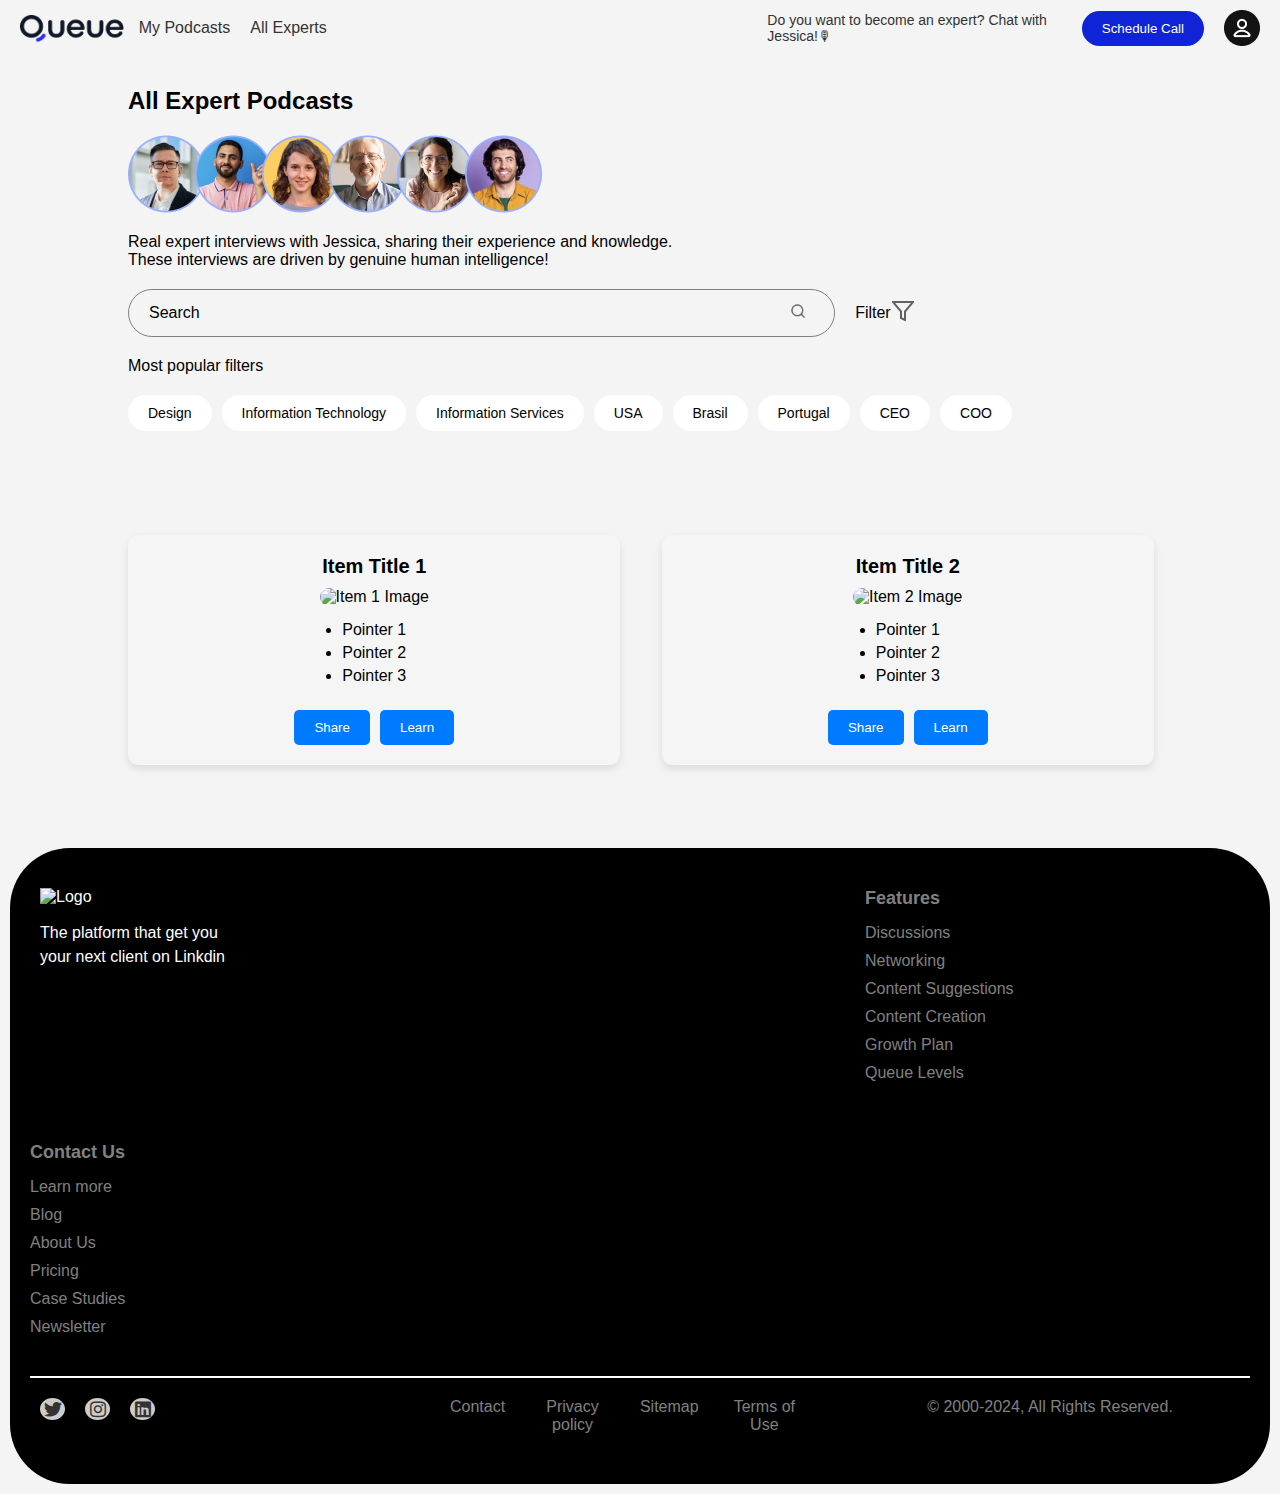
==== second Page/index.html @ 7574429a "second page" ====
<!DOCTYPE html>
<html lang="en">
<head>
    <meta charset="UTF-8">
    <meta name="viewport" content="width=device-width, initial-scale=1.0">
    <title>Navbar with Logo and Buttons</title>
    <link rel="stylesheet" href="styles.css">
    <link rel="stylesheet" href="swiper-bundle.min.css">
    <link href="https://cdnjs.cloudflare.com/ajax/libs/font-awesome/5.15.4/css/all.min.css" rel="stylesheet">
</head>
<body>

     <!-- Navbar -->
    <nav class="navbar">

        <div class="nav-top">
            <img src="img/logo.png" alt="Logo" class="logo">
            <span class="nav-item">My Podcasts</span>
            <span class="nav-item">All Experts</span>
            <img src="img/profile.png" alt="Profile" class="profile-icon-mob">

        </div>
        <div class="nav-middle">
                <span class="ChatExpert">Do you want to become an expert?<span class="chathighlight"> Chat with Jessica!🎙</span></span>
        </div>

        <div class="nav-bottom">
            <span class="ChatExpert">Do you want to become an expert?<span class="chathighlight"> Chat  with <br> Jessica!🎙</span></span>
            <button class="schedule-btn">Schedule Call</button>
            <img src="img/profile.png" alt="Profile" class="profile-icon">
        </div>
        
    </nav>

    <!-- Navbar -->

    <div class="container">
        <div class="title">All Expert Podcasts</div>
        <div class="images-group">
            <img src="img/group1.png" alt="Expert 1">
            <img src="img/group2.png" alt="Expert 2">
            <img src="img/group3.png" alt="Expert 3">
            <img src="img/group4.png" alt="Expert 4">
            <img src="img/group5.png" alt="Expert 5">
            <img src="img/group6.png" alt="Expert 6">
        </div>
        <div class="description">
            Real expert interviews with Jessica, sharing their experience and knowledge. <br>
            These interviews are driven by genuine human intelligence!
        </div>

        <div class = "search">
            <button class="search-button">
                Search
                <span class="icon"><img src="img/search.png" alt="Search Icon"></span>
            </button>
            <filter class="filter-button">
                Filter
                <span class="filter-icon"><img src="img/filter.png" alt="Filter Icon"></span>
            </filter>
        </div>

        <div class = "Filter-section">
            <div class="description">
                Most popular filters       
            </div>
            <div class="filter_button">
                <button>Design</button>
                <button>Information Technology</button>
                <button>Information Services</button>
                <button>USA</button>
                <button>Brasil</button>
                <button>Portugal</button>
                <button>CEO</button>
                <button>COO</button>
            </div>
        </div>
    </div>

    <div class="flashCard-container">
        <div class="flashCard-item">
            <h2>Item Title 1</h2>
            <img src="image1.jpg" alt="Item 1 Image">
            <ul class="pointers">
                <li>Pointer 1</li>
                <li>Pointer 2</li>
                <li>Pointer 3</li>
            </ul>
            <div class="buttons">
                <button>Share</button>
                <button>Learn</button>
            </div>
        </div>
        <div class="flashCard-item">
            <h2>Item Title 2</h2>
            <img src="image2.jpg" alt="Item 2 Image">
            <ul class="pointers">
                <li>Pointer 1</li>
                <li>Pointer 2</li>
                <li>Pointer 3</li>
            </ul>
            <div class="buttons">
                <button>Share</button>
                <button>Learn</button>
            </div>
        </div>
    </div>


    
     <!-- Footer -->
<footer>
    <div class="footer-container">
        <!-- Column 1: About -->
        <div class="footer-column">
            <img src="img/fotterLogo.png" alt="Logo" class="logo-img">
            <p class="pragLogo">The platform that get you <br> your next client on Linkdin </p>
        </div>

        <!-- Column 2: Quick Links -->
        <div class="footer-column">
            <h3>Features</h3>
            <ul>
                <li><a href="#">Discussions</a></li>
                <li><a href="#">Networking</a></li>
                <li><a href="#">Content Suggestions</a></li>
                <li><a href="#">Content Creation</a></li>
                <li><a href="#">Growth Plan</a></li>
                <li><a href="#">Queue Levels</a></li>
            </ul>
        </div>

        <!-- Column 3: Contact Info -->
        <div class="footer-column">
            <h3>Contact Us</h3>
            <ul>
                <li><a href="#">Learn more</a></li>
                <li><a href="#">Blog</a></li>
                <li><a href="#">About Us</a></li>
                <li><a href="#">Pricing</a></li>
                <li><a href="#">Case Studies</a></li>
                <li><a href="#">Newsletter</a></li>
            </ul>

            <!-- Social Media Icons -->
            
        </div>
    </div>

    <!-- Underline Above Footer Bottom -->
    <div class="footer-underline"></div>

    <!-- Footer Bottom Section -->
    <div class="footer-bottom">
        <div class="footer-bottom-container">
            <!-- Social Media Column -->
            <div class="footer-bottom-column">
                <ul>
                <li><a href="https://twitter.com" target="_blank"><i class="fab fa-twitter"></i> </a></li>
                <li><a href="https://instagram.com" target="_blank"><i class="fab fa-instagram"></i> </a></li>
                <li><a href="https://linkedin.com" target="_blank"><i class="fab fa-linkedin"></i> </a></li>
                </ul>
            </div>

            <!-- Links Column -->
            <div class="footer-bottom-column">
                <ul>
                    <li><a href="#">Contact</a></li>
                    <li><a href="#">Privacy policy</a></li>
                    <li><a href="#">Sitemap</a></li>
                    <li><a href="#">Terms of Use</a></li>
                </ul>
            </div>

            <!-- Copyright Column -->
            <div class="footer-bottom-column">
                &copy; 2000-2024, All Rights Reserved.
            </div>
        </div>
    </div>
</footer>


     <script src="swiper-bundle.min.js"></script>
    <script src="script.js"></script>
    
</body>
</html>
---- second Page/styles.css ----
* {
    margin: 0;
    padding: 0;
    box-sizing: border-box;
}

body {
    font-family: Arial, sans-serif;
    background-color: #f4f4f4;
}

.navbar {
    display: flex;
    flex-direction: row;
    justify-content: space-between;
    align-items: center;
    background-color: #ffffff;
    padding: 10px 20px;
    background: transparent;
}

.schedule-btn-MOB{
    display: none;
}

.nav-top, .nav-middle, .nav-bottom {
    width: 100%;
    display: flex;
    justify-content: space-between;
    align-items: center;
  }

.nav-top{
    justify-content: flex-start;
}
  

  .nav-bottom {
    justify-content: flex-end; /* Aligns .nav-bottom to the right side */
  }

  .nav-middle{
    display: none;
  }

.Secswip{
    font-size: 12px;
    color: gray;
}

.time-DurationSwip{
    text-align:right
}
.nav-left {
    display: flex;
    align-items: center;
}

.nav-right {
    margin-left:15px;
    display: flex;
    align-items: center;
}

.logo {
    height: 27px;
    margin-right: 15px;
}

.nav-item {
    margin-right: 20px;
    font-size: 16px;
    color: #333;
    cursor: pointer;
}

.ChatExpert {
    padding-right: 35px;
    font-size: 14px;
    color: #333;
    margin-left: 10px;
}

.nav-item:hover {
    color: #007bff;
}



.profile-icon-mob{
    display: none;
}


/* Main Container Styles */
.container {
    justify-self: left;
    padding: 31px 126px 73px 128px;
}
.title {
    font-size: 24px;
    font-weight: bold;
    margin-bottom: 20px;
}
.images-group {
    display: flex;
    justify-content: left;
    gap: 10px;
    flex-wrap: inherit;
}
.images-group img {
    max-width: 100px;
        height: auto;
        position: relative;
        margin-left: -20px;
}

.images-group img:first-child {
    margin-left: 0; /* No overlap for the first image */
}

.description {
    font-size: 16px;
    margin-top: 20px;
}

.search{
    display: flex;
}

.search-button {
    width: 80%;
    display: flex;
    align-items: center;
    justify-content: space-between;
    padding: 10px 20px;
    border: 1px solid gray;
    background-color: transparent;
    color: #000;
    font-size: 16px;
    cursor: pointer;
    border-radius: 30px;
    margin-top: 20px;
}
.search-button .icon {
    margin-right: 8px;
}
.search-button .filter-icon {
    margin-left: 8px;
}
.search-button img {
    width: 16px;
    height: 16px;
}

.filter-button {
    display: flex;
    align-items: center;
    justify-content: space-between;
    padding: 10px 20px;
    background-color: transparent;
    color: #000;
    font-size: 16px;
    cursor: pointer;
    border-radius: 5px;
    margin-top: 20px;
}
.filter-button .icon {
    margin-right: 8px;
}

.search-button img {
    width: 16px;
    height: 16px;
}

.filter_button {
    display: flex;
    flex-wrap: wrap;
    gap: 10px;
    margin-top: 20px;
}
.filter_button button {
    border: none;
    padding: 10px 20px;
    background-color: #FFFFFF;
    font-size: 14px;
    cursor: pointer;
    border-radius: 20px;
}
.filter_button button:hover {
    background-color: #000;
    color: #fff;
}

footer {
    border-radius: 60px;
    margin: 10px;
    background-color: #000000;
    color: #fff;
    padding: 40px 20px;
}

/* Footer Content */
.footer-container {
    display: flex;
    justify-content: space-between;
    flex-wrap: wrap;
    gap: 50px; /* Increased gap between columns */
}

/* Decrease the gap between Column 2 and Column 3 */
.footer-column:nth-child(2) {
    margin-left: 400px;/* Adjust this value to decrease the gap */
}

.footer-column:nth-child(3) {
    margin-right: 250px; /* Optional: You can set this to ensure no additional gap */
}

/* Footer Columns */
.footer-column {
    flex: 1;
    min-width: 200px;
}

/* Footer Column Titles */
.footer-column h3 {
    color: gray;
    font-size: 18px;
    
    margin-bottom: 15px;
    font-weight: 600;
}



/* Footer Links */
.footer-column ul {
    list-style-type: none;
    padding: 0;
}

.footer-column ul li {
    margin-bottom: 10px;
}

.footer-column ul li a {
    color: gray;
    text-decoration: none;
    transition: color 0.3s;
}



/* Social Media Icons */
.footer-column .social-icons {
    margin-top: 20px;
    display: flex;
    gap: 20px;
}

.footer-column .social-icons a {
    color: #fff;
    font-size: 24px;
    transition: color 0.3s;
}

/* Underline Above Footer Bottom */
.footer-underline {
    width: 100%;
    height: 2px;
    background-color: #fff;
    margin-top: 30px;
}

/* Footer Bottom Section */
.footer-bottom {
    background-color: #000000;
    padding: 10px;
    margin-top: 10px;
}

.footer-bottom-container {
    display: flex;
    justify-content: space-between;
    flex-wrap: wrap;
    text-align: center;
    gap: 30px;
}

/* Footer Bottom Columns */
.footer-bottom-column {
    color: gray;
    flex: 1;
    min-width: 200px;
}

.footer-bottom-column ul {
    display: flex;
    list-style-type: none;
    padding: 0;
}

.footer-bottom-column ul li {
    padding-right: 20px;
    margin-bottom: 0px;

}

.logo-img{
    margin-bottom: 15px;
    margin-left: 10px;
}

.pragLogo{
    margin-left: 10px;
    line-height: 1.5;
}

.footer-bottom-column ul li a {
    color: gray;
    text-decoration: none;
    transition: color 0.3s;
}

.footer-bottom-column li a :nth-child(1){
    text-decoration: none;
    display: inline-block;
    background-color: #ccc; /* Gray background for the circular effect */
    color: #333; /* Text color */
    padding: 1px; /* Padding inside the circle */
    width: 25px; /* Fixed width for the circle */
    height: 22px; /* Fixed height for the circle */
    border-radius: 50%; /* Makes the background circular */
    text-align: center; /* Centers the text/icon horizontally */
    line-height: 20px; /* Centers the text/icon vertically */
    font-size: 18px; /* Font size for text */
    transition: background-color 0.3s ease; /* Smooth transition on hover */
}

.ChatExpert {
    font-size: 14px;
    color: #333;
    margin-left: 10px;
}

.schedule-btn {
    background-color: #0E24D6;
    color: white;
    padding: 10px 20px;
    border: none;
    border-radius: 30px;
    cursor: pointer;
    margin-right: 20px;
}


.flashCard-container {
    display: flex;
    justify-content: space-between;
    padding: 31px 126px 73px 128px;
}
.flashCard-item {
    width: 48%;
    background-color: #f5f5f5;
    padding: 20px;
    border-radius: 10px;
    box-shadow: 0 4px 8px rgba(0, 0, 0, 0.1);
    display: flex;
    flex-direction: column;
    align-items: center;
    text-align: center;
}
.flashCard-item img {
    max-width: 100%;
    border-radius: 10px;
    margin-bottom: 15px;
}
.flashCard-item h2 {
    font-size: 20px;
    margin-bottom: 10px;
}
.flashCard-item .pointers {
    margin-bottom: 20px;
}
.flashCard-item .pointers li {
    margin-bottom: 5px;
    list-style-type: disc;
    text-align: left;
}
.flashCard-item .buttons {
    display: flex;
    gap: 10px;
}
.flashCard-item .buttons button {
    padding: 10px 20px;
    border: none;
    background-color: #007bff;
    color: white;
    border-radius: 5px;
    cursor: pointer;
    transition: background-color 0.3s;
}
.flashCard-item .buttons button:hover {
    background-color: #0056b3;
}




@media screen and (max-width: 768px) {

    * {
        margin: 0;
        padding: 0;
        box-sizing: border-box;
    }

    body {
        font-family: Arial, sans-serif;
        background-color: #f4f4f4;
    }

    br {
        display: none;
    }

    .navbar {
        flex-direction: column; 
        align-items: flex-start;
    }

    .nav-top, .nav-bottom {
         /* Bring nav-top and nav-bottom together */
        flex-direction: row;
        justify-content: space-between;
        width: 100%;
      }

    .nav-left {
        margin-left: 15px;
        margin-bottom: 10px;
    }
    
    .nav-middle {
        justify-content: center !important;
        height: 40px;
        background-color: #F5CACA;
        display: flex;
        text-align: left;
        order: 2; /* Place nav-middle in a separate row */
        width: 100%;
        margin-top: 10px; /* Optional: Add some spacing if needed */
        border-radius: 20px;
      }

    .nav-right {
        width: 100%;
        justify-content: space-between;
    }


    .nav-bottom{
        display: none;
    }



    .button-group{
        width: 100%;
        gap: 10px;
        flex-direction: row-reverse;
    }

    .profile-title{
        text-align: center;
    }



    .outlined-btn{
        width: 100%;
        font-size: 13px;
        margin-right: 5px;
    }

    .filled-btn{
        width: 100%;
        align-items: center;
        font-size: 12px;
        margin-right: 5px;
    }

    .Sec{
        margin-right: 20px;
        text-align: right;
    }

    .progress-barMiddle{
        width: 90%;
        margin-right: 15px;
    }
    

    .filled-btnCall{
        width: 90%;
        margin-left: 5%;
        padding: 10px;
    }

    .big-image{
        margin-left: 18px;
        margin-top: 17px;
        width: 84%;
    }

    .profile-image-container{
        width: 80%; /* Example: Set width to 80% for tablets */
        margin: 0 auto;
    }

    .profile-details {
        width: 90%; /* Adjust width for tablets */
    }

    .nav-item {
        margin-right: 10px;
        font-size: 14px;
    }

    /* .profile-icon{
        display: none;
    } */

    .profile-icon-mob{
        margin-left: 14px;
        display: block;
    }

    .nav-item{
        flex-direction: row-reverse;
    }

    /* Move "My Podcasts" to the second position */
  .nav-left .nav-item:nth-child(2) {
    order: 2;
  }

  /* Move "All Experts" to the first position */
  .nav-left .nav-item:nth-child(3) {
    order: 1;
  }

  .nav-left .profile-icon-mob {
    order: 3;
  }


  .time-Duration {
    width: 100%;
}

.schedule-btn-MOB {
    display: block;
    background-color: #007bff;
    color: white;
    padding: 10px 20px;
    border: none;
    border-radius: 30px;
    cursor: pointer;
    margin-right: 20px;
}

.filter_button {
    gap: 5px;
}
.filter_button button {
    padding: 8px 15px;
    font-size: 12px;
}

.schedule-btn-MOB:hover {
    background-color: #0056b3;
}

    .AboutSocial{
        display: none;
    }

    .chathighlight{
        color: #0E24D6;
    }

    

    .container {
        padding: 20px;
    }

    .images-group{
        display: inline-table;
        justify-content: center;
    }

    .images-group img {
        justify-content: center;
        max-width: 55px;
    }
    .description {
        font-size: 14px;
        margin-top: 15px;
    }



    .title {
        text-align: center;
        font-size: 27px;
        font-weight: bold;
        margin-bottom: 20px;
    }


    
    .right-side {
        padding: 20px;
    }

    .profile-container {
        flex-direction: column;
        padding: 0;
    }

    .profile-image {
        margin-bottom: 20px;
        width: 200px;
        height: 200px;
    }

    .footer-container {
        flex-direction: column;
        align-items: center;
    }

    .footer-column {
        min-width: 100%;
        text-align: center;
    }

    .footer-bottom-container {
        flex-direction: column;
        align-items: center;
    }

    .footer-bottom-column {
        min-width: 100%;
        text-align: center;
    }

    footer {
        border-radius: 30px;
        margin: 5px;
        padding: 20px 10px;
    }

    /* Footer Container */
    .footer-container {
        flex-direction: column;
        gap: 30px; /* Reduced gap for smaller screens */
    }

    /* Adjust column spacing and alignment */
    .footer-column {
        min-width: 100%; /* Full width columns for mobile view */
        text-align: center; /* Center text on mobile */
    }

    /* Remove extra margins between columns */
    .footer-column:nth-child(2),
    .footer-column:nth-child(3) {
        margin: 0;
    }

    /* Footer Links */
    .footer-column ul {
        padding: 0;
        text-align: center;
    }

    .footer-column ul li {
        margin-bottom: 10px; /* Maintain spacing between items */
    }

    .footer-column ul li a {
        color: gray;
        text-decoration: none;
        transition: color 0.3s;
        display: inline-block;
        margin: 0 auto;
    }

    /* Social Media Icons */
    .footer-column .social-icons {
        justify-content: center; /* Center icons on mobile */
        gap: 15px; /* Reduce gap between icons */
    }

    /* Footer Bottom Container */
    .footer-bottom-container {
        flex-direction: column; /* Stack footer bottom content vertically */
        align-items: center; /* Center content */
        gap: 20px; /* Reduced gap */
    }

    /* Footer Bottom Columns */
    .footer-bottom-column {
        min-width: 100%; /* Full width for each column */
        text-align: center; /* Center text */
        margin-bottom: 15px; /* Add some space between columns */
    }

    .footer-bottom-column ul {
        justify-content: center; /* Center items */
        flex-direction: row; /* Stack items vertically */
    }

    .footer-bottom-column ul li {
        margin-bottom: 10px; /* Maintain spacing between items */
        padding-right: 0;
    }

    /* Adjust logo and paragraph alignment */
    .logo-img,
    .pragLogo {
        margin: 0 auto;
        text-align: center;
    }

    /* Smaller circular icons */
    .footer-bottom-column ul li a:nth-child(1) {
        padding: 5px; /* Smaller padding for the circular effect */
        width: 40px; /* Adjust width for smaller screens */
        height: 40px; /* Adjust height for smaller screens */
        font-size: 16px; /* Adjust font size for smaller screens */
        line-height: 40px; /* Center content */
    }

    .cart-item {
        width: 90%; /* Make the cart items take up more space on mobile */
        height: auto; /* Allow height to adjust based on content */
        padding: 15px; /* Adjust padding for mobile */
        margin: 20px auto; /* Center the items with margin */
        box-shadow: 0 2px 5px rgba(0, 0, 0, 0.1); /* Adjust shadow for a softer effect */
    }

    .cart-icons {
        top: 5px; /* Adjust positioning for mobile */
        right: 5px;
        gap: 8px; /* Reduce gap between icons */
    }

    .like-icon, .dislike-icon {
        font-size: 1.2rem; /* Reduce icon size */
    }

    .profile-img {
        width: 80px; /* Reduce image size for mobile */
        height: 80px;
        border-width: 4px; /* Adjust border width */
    }

    

    

    

    .swiper-button-prev,
    .swiper-button-next {
        font-size: 2rem; /* Decrease button size for mobile */
        display: block; /* Make navigation buttons visible on mobile */
    }

    .swiper-pagination-bullet {
        width: 10px; /* Decrease bullet size */
        height: 10px;
    }

    .flashCard-container {
        flex-direction: column;
        align-items: center;
    }
    .flashCard-item {
        width: 100%;
        margin-bottom: 20px;
    }

   


}



.like-icon, .dislike-icon {
    font-size: 1.5rem;
    cursor: pointer;
    color: #555;
    transition: color 0.3s ease;
}

.like-icon:hover {
    color: green;
}

.dislike-icon:hover {
    color: red;
}

.cart-image {
    display: flex;
    justify-content: center;
    align-items: center;
    margin-bottom: 20px;
}

.profile-img {
    width: 120px;
    height: 120px;
    border-radius: 50%;
    border: 5px solid #fff; /* Circular frame with white border */
    box-shadow: 0 4px 10px rgba(0, 0, 0, 0.1);
    object-fit: cover;
}



.cart-profession {
    font-size: 15px;
    text-align: left;
    margin-bottom: 20px;
    color: #777;
}

.cart-description {
    text-align: left;
    font-size: 19px;
    color: #000000;
    line-height: 1.5;
}







  @media only screen and (max-width: 480px) {
    .small-image {
        left: 4%;
        width: 32%; /* Adjust size accordingly */
    }

    .third-image{
        left: 25%;
        width: 15%;
    }
    }
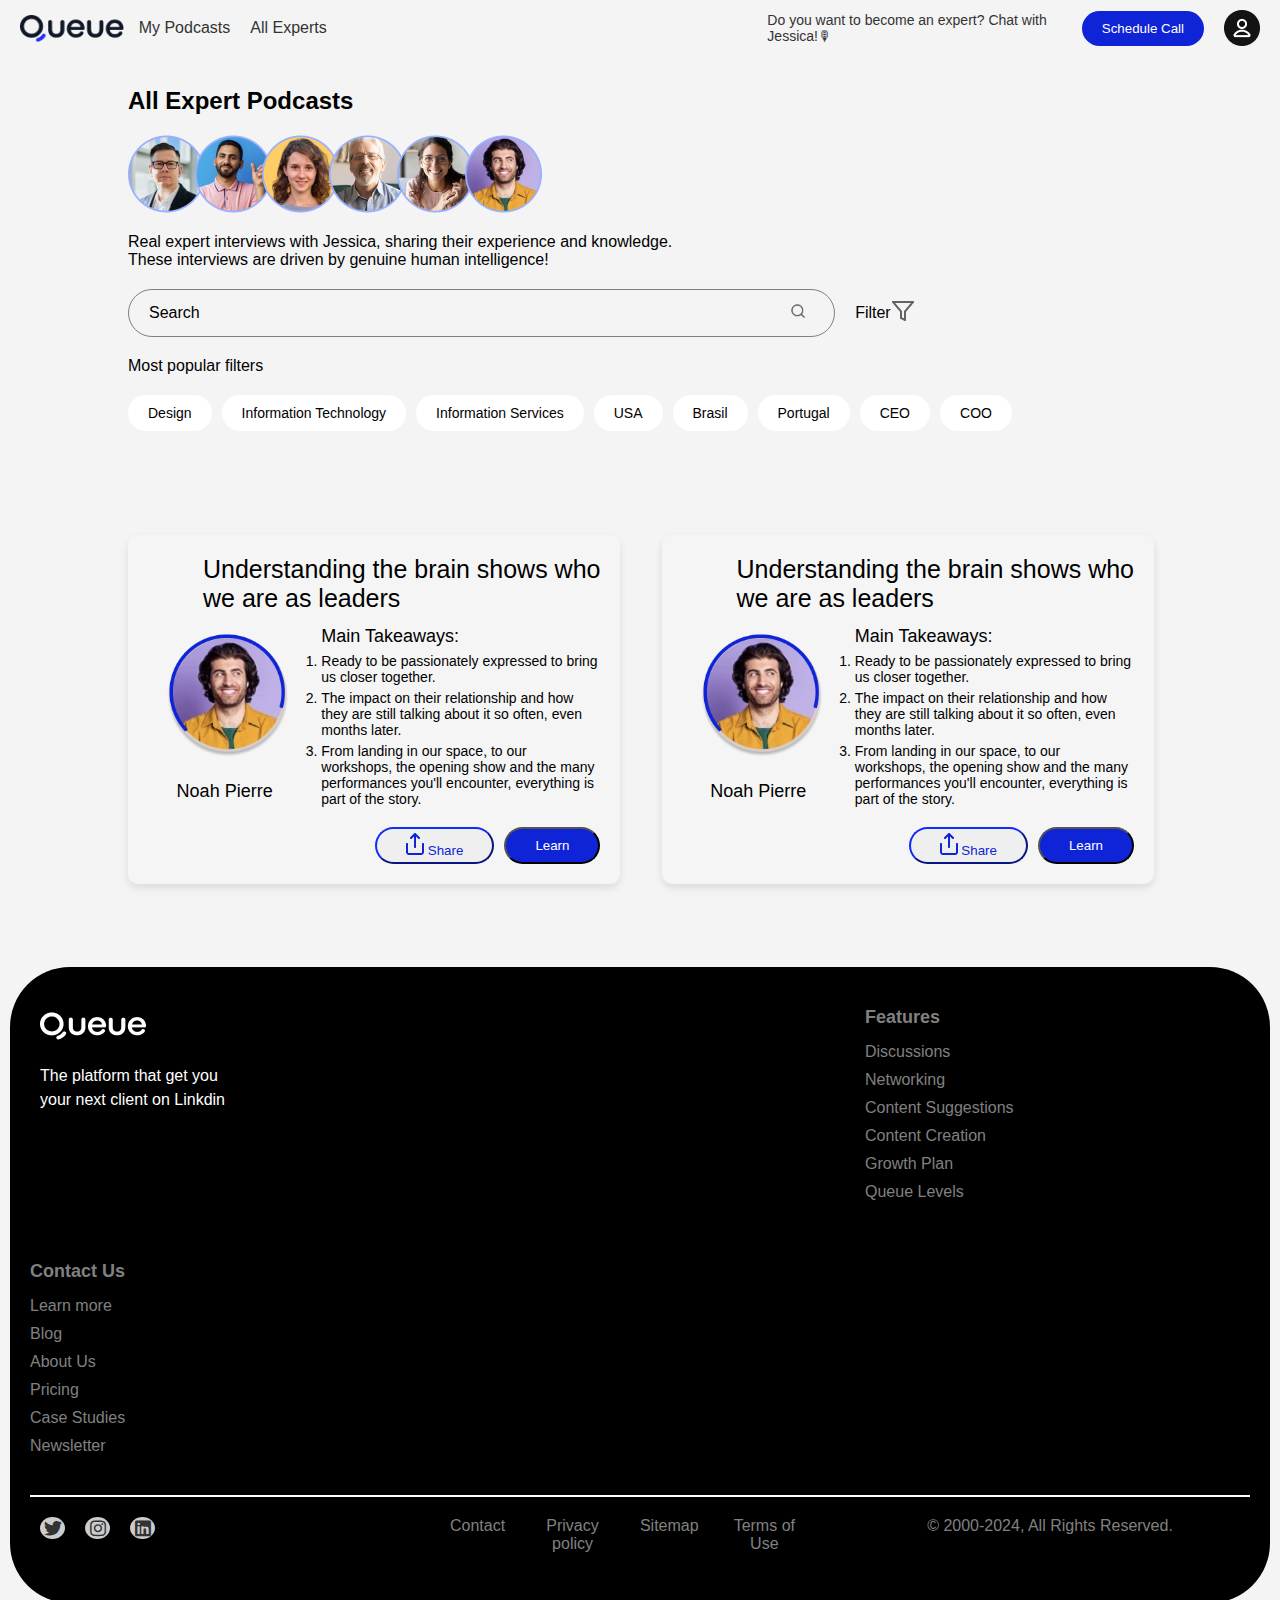
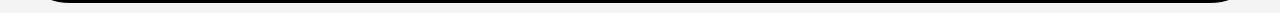
==== commit f1f27ded: "end page progress" ====
--- a/second Page/index.html
+++ b/second Page/index.html
@@ -4,6 +4,7 @@
     <meta charset="UTF-8">
     <meta name="viewport" content="width=device-width, initial-scale=1.0">
     <title>Navbar with Logo and Buttons</title>
+    <link href="https://fonts.googleapis.com/css2?family=Poppins:wght@400;600&display=swap" rel="stylesheet">
     <link rel="stylesheet" href="styles.css">
     <link rel="stylesheet" href="swiper-bundle.min.css">
     <link href="https://cdnjs.cloudflare.com/ajax/libs/font-awesome/5.15.4/css/all.min.css" rel="stylesheet">
@@ -58,6 +59,37 @@
                 Filter
                 <span class="filter-icon"><img src="img/filter.png" alt="Filter Icon"></span>
             </filter>
+
+            <div id="filter-popup" class="popup">
+                <div class="popup-header">
+                    <div class="filterBy-Txt">
+                        Filter By
+                    </div>
+                    <div class="clear-all-Txt">
+                        Clear all      
+                    </div>
+                    <button class="apply-button">Apply</button>
+                </div>
+                <div class="popup-body">
+                    <button class="search-industries">Search Industries</button>
+                </div>
+                <div class="filters-buttons">
+                    <button class="filters-button">Design <span class="cross-icon">&times;</span></button>
+                    <button class="filters-button">Information Technology <span class="cross-icon">&times;</span></button>
+                    
+                </div>
+                <div class="popup-body">
+                    <button class="search-industries">Search title</button>
+                </div>
+                <div class="filters-buttons">
+                    <button class="filters-button">CEO <span class="cross-icon">&times;</span></button>
+                    <button class="filters-button">COO <span class="cross-icon">&times;</span></button>
+                    <button class="filters-button">Product Designer <span class="cross-icon">&times;</span></button>
+                    
+                </div>
+                
+            </div>
+
         </div>
 
         <div class = "Filter-section">
@@ -79,35 +111,76 @@
 
     <div class="flashCard-container">
         <div class="flashCard-item">
-            <h2>Item Title 1</h2>
-            <img src="image1.jpg" alt="Item 1 Image">
-            <ul class="pointers">
-                <li>Pointer 1</li>
-                <li>Pointer 2</li>
-                <li>Pointer 3</li>
-            </ul>
+            <div class="Heading">
+                Understanding the brain shows who 
+                <br>
+                we are as leaders
+            </div>
+            <div class = "midfield">
+                <div class="left-img">
+                    <img src="img/face1.png" alt="Item 1 Image" class="profile_image_cart">
+                    <div class="MainTakewayName">
+                       Noah Pierre
+                    </div>
+                </div>
+                <div class = "right-text">
+                    <ol class="pointers">
+                        <div class="MainTakeway">
+                            Main Takeaways:
+                        </div>
+                    <li>Ready to be passionately expressed to bring us closer together.</li>
+                    <li>The impact on their relationship and how they are still talking about it so often, even months later.</li>
+                    <li>From landing in our space, to our workshops, the opening show and the many performances you'll encounter, everything is part of the story.</li>
+                    </ol>
+                </div>
+            </div>
+            
             <div class="buttons">
-                <button>Share</button>
-                <button>Learn</button>
+                <button class=" btn-share">
+                    <img src="/second Page/img/shareIcon.png" alt="Share Logo" class="btn-icon">
+                    Share
+                </button>
+                <button class="btn-Learn">
+                    Learn
+                </button>
             </div>
         </div>
         <div class="flashCard-item">
-            <h2>Item Title 2</h2>
-            <img src="image2.jpg" alt="Item 2 Image">
-            <ul class="pointers">
-                <li>Pointer 1</li>
-                <li>Pointer 2</li>
-                <li>Pointer 3</li>
-            </ul>
+            <div class="Heading">
+                Understanding the brain shows who 
+                <br>
+                we are as leaders
+            </div>
+            <div class = "midfield">
+                <div class="left-img">
+                    <img src="img/face1.png" alt="Item 1 Image" class="profile_image_cart">
+                    <div class="MainTakewayName">
+                       Noah Pierre
+                    </div>
+                </div>
+                <div class = "right-text">
+                    <ol class="pointers">
+                        <div class="MainTakeway">
+                            Main Takeaways:
+                        </div>
+                    <li>Ready to be passionately expressed to bring us closer together.</li>
+                    <li>The impact on their relationship and how they are still talking about it so often, even months later.</li>
+                    <li>From landing in our space, to our workshops, the opening show and the many performances you'll encounter, everything is part of the story.</li>
+                    </ol>
+                </div>
+            </div>
+            
             <div class="buttons">
-                <button>Share</button>
-                <button>Learn</button>
-            </div>
-        </div>
-    </div>
-
-
-    
+                <button class=" btn-share">
+                    <img src="/second Page/img/shareIcon.png" alt="Share Logo" class="btn-icon">
+                    Share
+                </button>
+                <button class="btn-Learn">
+                    Learn
+                </button>
+            </div>
+        </div>
+    </div>
      <!-- Footer -->
 <footer>
     <div class="footer-container">
--- a/second Page/styles.css
+++ b/second Page/styles.css
@@ -5,7 +5,7 @@
 }
 
 body {
-    font-family: Arial, sans-serif;
+    font-family: Arial, sans-serif, 'Poppins';
     background-color: #f4f4f4;
 }
 
@@ -122,6 +122,28 @@
 .description {
     font-size: 16px;
     margin-top: 20px;
+}
+
+.filterBy-Txt{
+    font-size: 19px;
+    margin-top: 9px;
+
+}
+
+.clear-all-Txt {
+    padding-left: 111px;
+    font-size: 18px;
+    margin-top: 7px;
+    color: #0E24D6;
+}
+
+.apply-button{
+    background-color: #0E24D6;
+    color: white;
+    padding: 10px 20px;
+    border: none;
+    border-radius: 30px;
+    cursor: pointer;
 }
 
 .search{
@@ -355,12 +377,66 @@
     margin-right: 20px;
 }
 
+.Heading{
+    text-align: left;
+    font-size: 25px;
+    font-weight: 500;
+}
+
+.MainTakeway{
+    margin-bottom: 6px;
+    text-align: left;
+    font-size: 18px;
+    font-weight: 400;
+}
+
+.MainTakewayName{
+    text-align: left;
+    font-size: 18px;
+    font-weight: 400;
+}
+
+.midfield{
+        display: flex;
+}
+
+.pointers{
+    margin-top: 13px;
+    padding-left: 25px;
+}
+
+.left-img {
+    width: 100%;
+    display: flex;
+    flex-direction: column;
+    align-items: center;
+}
+/* .left-img img {
+    max-width: 100px;
+    border-radius: 10px;
+    margin-bottom: 10px;
+} */
+
+.right-text {
+    flex-grow: 1;
+}
+.right-text ol {
+    padding-left: 20px;
+    text-align: left;
+}
+.right-text ol li {
+    margin-bottom: 10px;
+    list-style-type: decimal;
+}
 
 .flashCard-container {
+    flex-wrap: wrap; /* Allows items to wrap onto the next line */
+    gap: 20px;
     display: flex;
     justify-content: space-between;
     padding: 31px 126px 73px 128px;
 }
+
 .flashCard-item {
     width: 48%;
     background-color: #f5f5f5;
@@ -369,42 +445,64 @@
     box-shadow: 0 4px 8px rgba(0, 0, 0, 0.1);
     display: flex;
     flex-direction: column;
-    align-items: center;
+    align-items: self-end;
     text-align: center;
 }
-.flashCard-item img {
+
+/* .flashCard-item img {
+    
+} */
+.profile_image_cart{
     max-width: 100%;
     border-radius: 10px;
     margin-bottom: 15px;
 }
+
 .flashCard-item h2 {
     font-size: 20px;
     margin-bottom: 10px;
 }
 .flashCard-item .pointers {
     margin-bottom: 20px;
+    list-style-type: decimal;
 }
 .flashCard-item .pointers li {
     margin-bottom: 5px;
-    list-style-type: disc;
+    list-style-type: decimal;
     text-align: left;
+    font-size: 14px;
 }
 .flashCard-item .buttons {
-    display: flex;
+    display: flex; 
     gap: 10px;
 }
 .flashCard-item .buttons button {
-    padding: 10px 20px;
-    border: none;
-    background-color: #007bff;
-    color: white;
-    border-radius: 5px;
+    padding:  4px 29px;
+    border-radius: 25px;
     cursor: pointer;
-    transition: background-color 0.3s;
-}
-.flashCard-item .buttons button:hover {
-    background-color: #0056b3;
-}
+    
+}
+
+.btn-Learn{
+    background-color: #0E24D6;
+    color: #FFFFFF;
+}
+
+.btn-icon{
+
+}
+
+
+
+
+.btn-share{
+    
+
+    border-color: #0E24D6;
+    color: #0E24D6;
+}
+
+
 
 
 
@@ -788,12 +886,38 @@
     }
 
     .flashCard-container {
+        padding: 0px;
         flex-direction: column;
         align-items: center;
     }
     .flashCard-item {
         width: 100%;
         margin-bottom: 20px;
+    }
+    .midfield {
+        flex-direction: column;
+        align-items: center;
+    }
+    .right-text {
+        text-align: center;
+    }
+
+
+    .popup {
+        width: 90%; /* Use most of the screen width on smaller devices */
+        left: 50%;
+        transform: translateX(-50%);
+        padding: 15px;
+    }
+
+    .popup-header {
+        flex-direction: column;
+        align-items: flex-start;
+    }
+
+    .clear-all, .apply-button {
+        width: 100%; /* Buttons take full width on smaller screens */
+        margin-bottom: 10px;
     }
 
    
@@ -866,6 +990,173 @@
         left: 25%;
         width: 15%;
     }
-    }
-
-
+
+    .flashCard-container {
+        flex-direction: column;
+        align-items: center;
+    }
+    .flashCard-item {
+        width: 90%;
+        margin-bottom: 20px;
+        padding: 15px; /* Reduce padding for smaller screens */
+    }
+    .Heading {
+        font-size: 16px; /* Slightly smaller font size */
+        text-align: center; /* Center the heading for mobile */
+    }
+    .midfield {
+        flex-direction: column;
+        align-items: center;
+    }
+    .left-img {
+        margin-bottom: 15px; /* Add margin to space out the image from the text */
+    }
+    .left-img img {
+        max-width: 80px; /* Scale down the image size */
+    }
+    .right-text {
+        text-align: center; /* Center the text */
+        padding-left: 0; /* Remove padding */
+    }
+    .right-text ol {
+        padding-left: 20px; /* Add some padding for better readability */
+        text-align: left; /* Align list items to the left */
+    }
+    .buttons {
+        flex-direction: column;
+        gap: 5px; /* Reduce gap between buttons */
+    }
+    .buttons button {
+        width: 100%; /* Make buttons full-width */
+        padding: 10px; /* Adjust padding */
+    }
+    }
+
+
+
+
+
+    .filter-button {
+        cursor: pointer;
+        position: relative;
+        z-index: 1000;
+    }
+    
+    .popup {
+        top: 43%;
+    right: 215px;
+    left: auto !important;
+        display: none; /* Hidden by default */
+        position: absolute;
+        background-color: white;
+        box-shadow: 0 4px 8px rgba(0, 0, 0, 0.2);
+        z-index: 1001;
+        padding: 20px;
+        border-radius: 8px;
+        width: 400px;
+    }
+    
+    .popup-header {
+        display: flex;
+        justify-content: space-between;
+        align-items: center;
+        margin-bottom: 20px;
+    }
+    
+    /* .clear-all, .apply-button {
+        background-color: #007BFF;
+        color: white;
+        border: none;
+        padding: 8px 12px;
+        cursor: pointer;
+        border-radius: 4px;
+    } */
+    
+    .clear-all {
+        background-color: #FF4D4D;
+    }
+    
+    .popup-body {
+        margin-bottom: 5px;
+        display: flex;
+        flex-direction: column;
+        align-items: center;
+    }
+    
+
+    .search-industries {
+            border-color: #A4A09E;
+            text-align: left;
+            width: 100%;
+            background-color: #FFFFFF;
+            color: GRAY;
+            border: 1px  solid #A4A09E;
+            padding: 14px 20px;
+            /* cursor: pointer; */
+            border-radius: 26px;
+        }
+
+ 
+    .search-industries::after {
+        content: "Professions";
+        position: absolute;
+        bottom: 103px;
+        left: 24%;
+        transform: translateX(-50%);
+        font-size: 14px;
+        background-color: white; /* Match the button's background */
+        padding: 0 5px;
+    }
+    
+
+.search-industries::before {
+    content: "Industries";
+    position: absolute;
+    top: 68px;
+    left: 25%;
+    transform: translateX(-50%);
+    font-size: 14px;
+    background-color: white;
+    padding: 0 5px;
+  }
+
+
+      
+    
+/* Filter Buttons Styling */
+.filters-buttons {
+    display: flex;
+    flex-wrap: wrap;
+    gap: 10px; /* Space between filter buttons */
+    margin-top: 10px;
+    margin-bottom: 10px;
+}
+
+.filters-button {
+    border: none;
+    padding: 5px 8px;
+    background-color: #D2DCFF;
+    font-size: 13px;
+    cursor: pointer;
+    border-radius: 20px;
+    cursor: pointer;
+    position: relative;
+    display: inline-flex;
+    align-items: center;
+}
+
+.cross-icon {
+    font-size: 16px;
+    margin-left: 8px;
+    cursor: pointer;
+}
+
+.filters-button .cross-icon {
+    position: relative;
+    top: 1px; /* Adjusts the alignment of the cross icon */
+}
+        
+       
+    
+    
+    
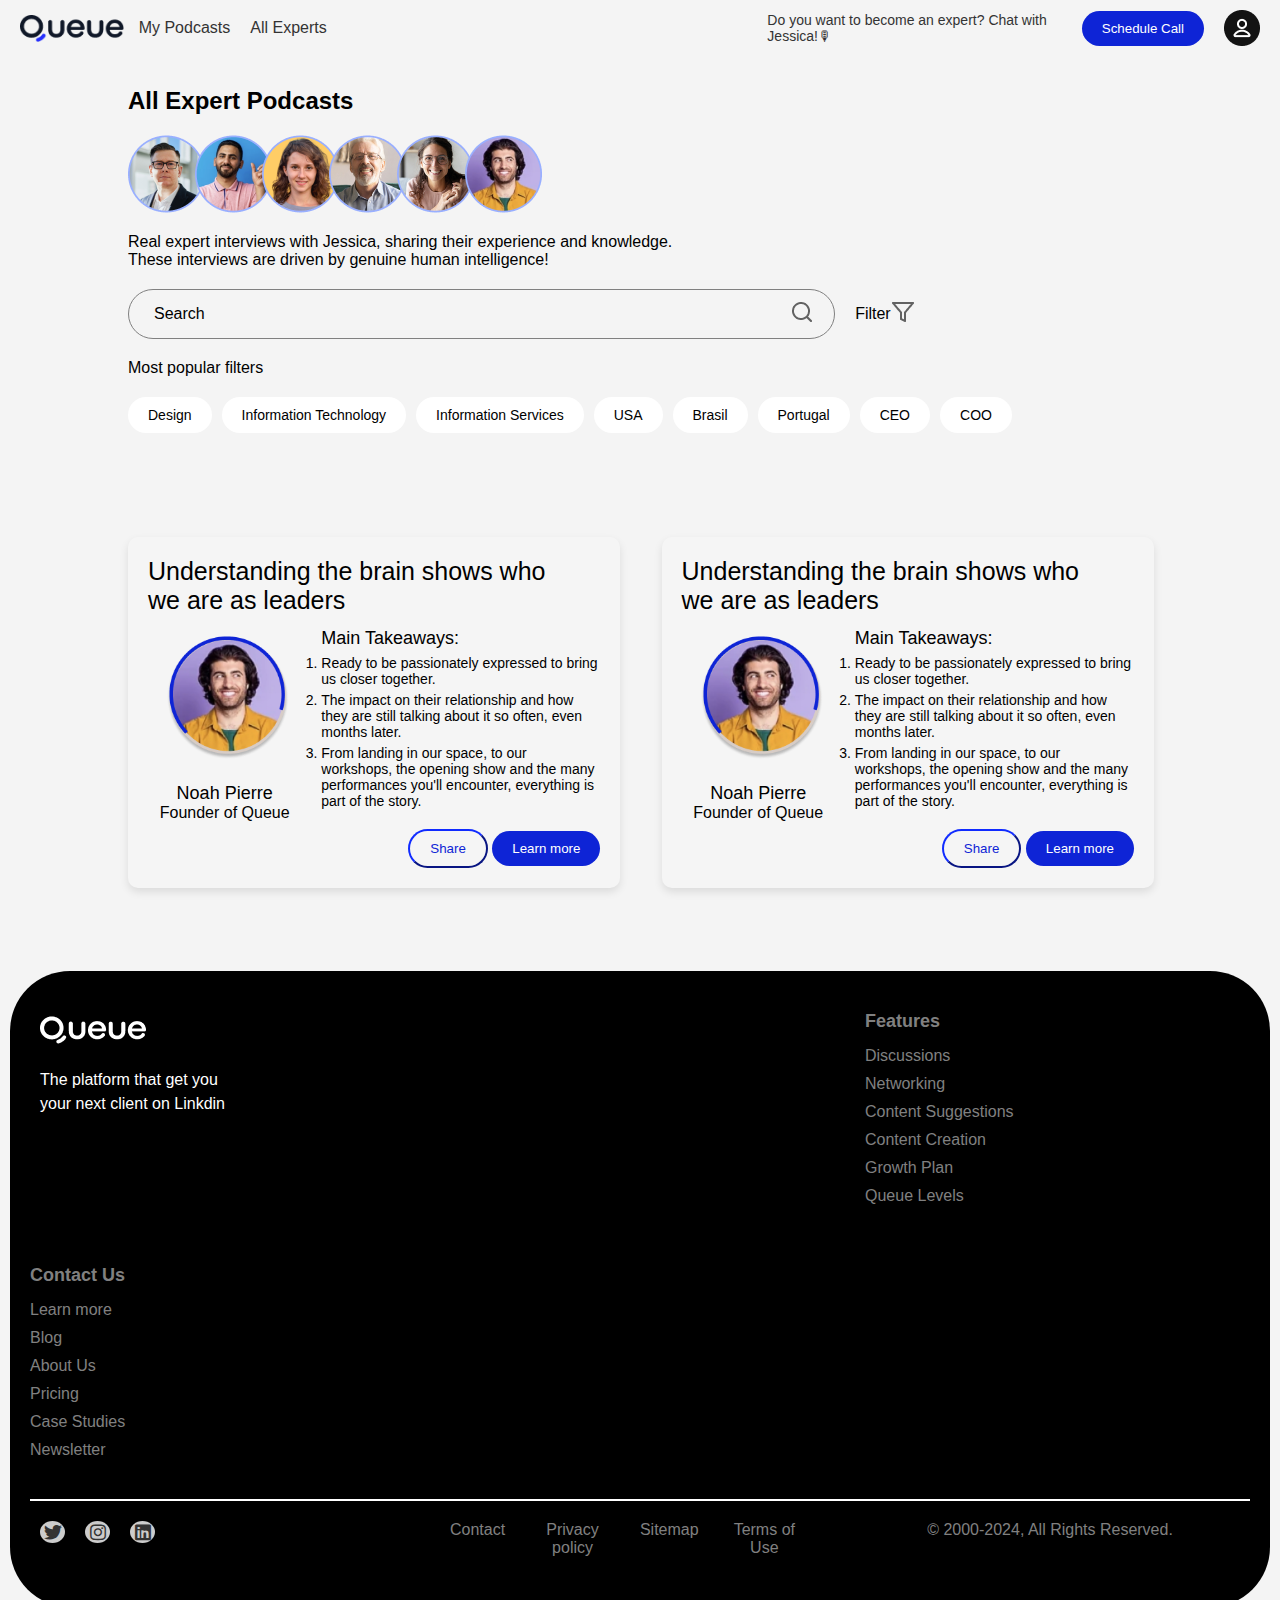
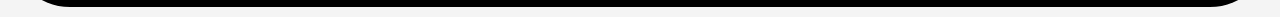
==== commit 68e9dafb: "changes" ====
--- a/second Page/index.html
+++ b/second Page/index.html
@@ -51,10 +51,12 @@
         </div>
 
         <div class = "search">
-            <button class="search-button">
-                Search
+            <div class="search-container">
+                <!-- <span class="search-text">Search</span>
+                <input type="text" class="search-input" placeholder="Type to search..." /> -->
+                <input type="text" class="search-input" value="Search" />
                 <span class="icon"><img src="img/search.png" alt="Search Icon"></span>
-            </button>
+            </div>
             <filter class="filter-button">
                 Filter
                 <span class="filter-icon"><img src="img/filter.png" alt="Filter Icon"></span>
@@ -122,6 +124,9 @@
                     <div class="MainTakewayName">
                        Noah Pierre
                     </div>
+                    <div class="founder ">
+                        Founder of Queue
+                     </div>
                 </div>
                 <div class = "right-text">
                     <ol class="pointers">
@@ -135,13 +140,13 @@
                 </div>
             </div>
             
-            <div class="buttons">
-                <button class=" btn-share">
-                    <img src="/second Page/img/shareIcon.png" alt="Share Logo" class="btn-icon">
+            <div class="buttons-below">
+                <button class="btn-share">
+                    <!-- <img src="/second Page/img/shareIcon.png" alt="Share Logo" class="btn-icon"> -->
                     Share
                 </button>
                 <button class="btn-Learn">
-                    Learn
+                    Learn more
                 </button>
             </div>
         </div>
@@ -157,6 +162,9 @@
                     <div class="MainTakewayName">
                        Noah Pierre
                     </div>
+                    <div class="founder ">
+                        Founder of Queue
+                     </div>
                 </div>
                 <div class = "right-text">
                     <ol class="pointers">
@@ -170,13 +178,13 @@
                 </div>
             </div>
             
-            <div class="buttons">
-                <button class=" btn-share">
-                    <img src="/second Page/img/shareIcon.png" alt="Share Logo" class="btn-icon">
+            <div class="buttons-below">
+                <button class="btn-share">
+                    <!-- <img src="/second Page/img/shareIcon.png" alt="Share Logo" class="btn-icon"> -->
                     Share
                 </button>
                 <button class="btn-Learn">
-                    Learn
+                    Learn more
                 </button>
             </div>
         </div>
--- a/second Page/styles.css
+++ b/second Page/styles.css
@@ -150,8 +150,9 @@
     display: flex;
 }
 
-.search-button {
+.search-container{
     width: 80%;
+    position: relative;
     display: flex;
     align-items: center;
     justify-content: space-between;
@@ -160,10 +161,25 @@
     background-color: transparent;
     color: #000;
     font-size: 16px;
-    cursor: pointer;
     border-radius: 30px;
     margin-top: 20px;
-}
+    
+}
+.search-input {
+    border: none;
+    outline: none;
+    background-color: transparent;
+    padding: 5px;
+    font-size: 16px;
+    width: auto;
+    transition: all 0.3s ease;
+    color: #000;
+}
+.search-input::placeholder {
+    color: #999;
+}
+
+
 .search-button .icon {
     margin-right: 8px;
 }
@@ -445,7 +461,6 @@
     box-shadow: 0 4px 8px rgba(0, 0, 0, 0.1);
     display: flex;
     flex-direction: column;
-    align-items: self-end;
     text-align: center;
 }
 
@@ -472,34 +487,28 @@
     text-align: left;
     font-size: 14px;
 }
-.flashCard-item .buttons {
-    display: flex; 
-    gap: 10px;
-}
-.flashCard-item .buttons button {
-    padding:  4px 29px;
-    border-radius: 25px;
-    cursor: pointer;
-    
-}
+
+.buttons-below{
+    text-align: end;
+}
+
 
 .btn-Learn{
     background-color: #0E24D6;
-    color: #FFFFFF;
-}
-
-.btn-icon{
-
-}
-
-
-
+    color: white;
+    padding: 10px 20px;
+    border: none;
+    border-radius: 30px;
+    cursor: pointer;
+}
 
 .btn-share{
-    
-
-    border-color: #0E24D6;
-    color: #0E24D6;
+    background-color: transparent;
+    color: #0e24d6;
+    padding: 10px 20px;
+    border-radius: 30px;
+    cursor: pointer;
+    border-color: #0e24d6;
 }
 
 
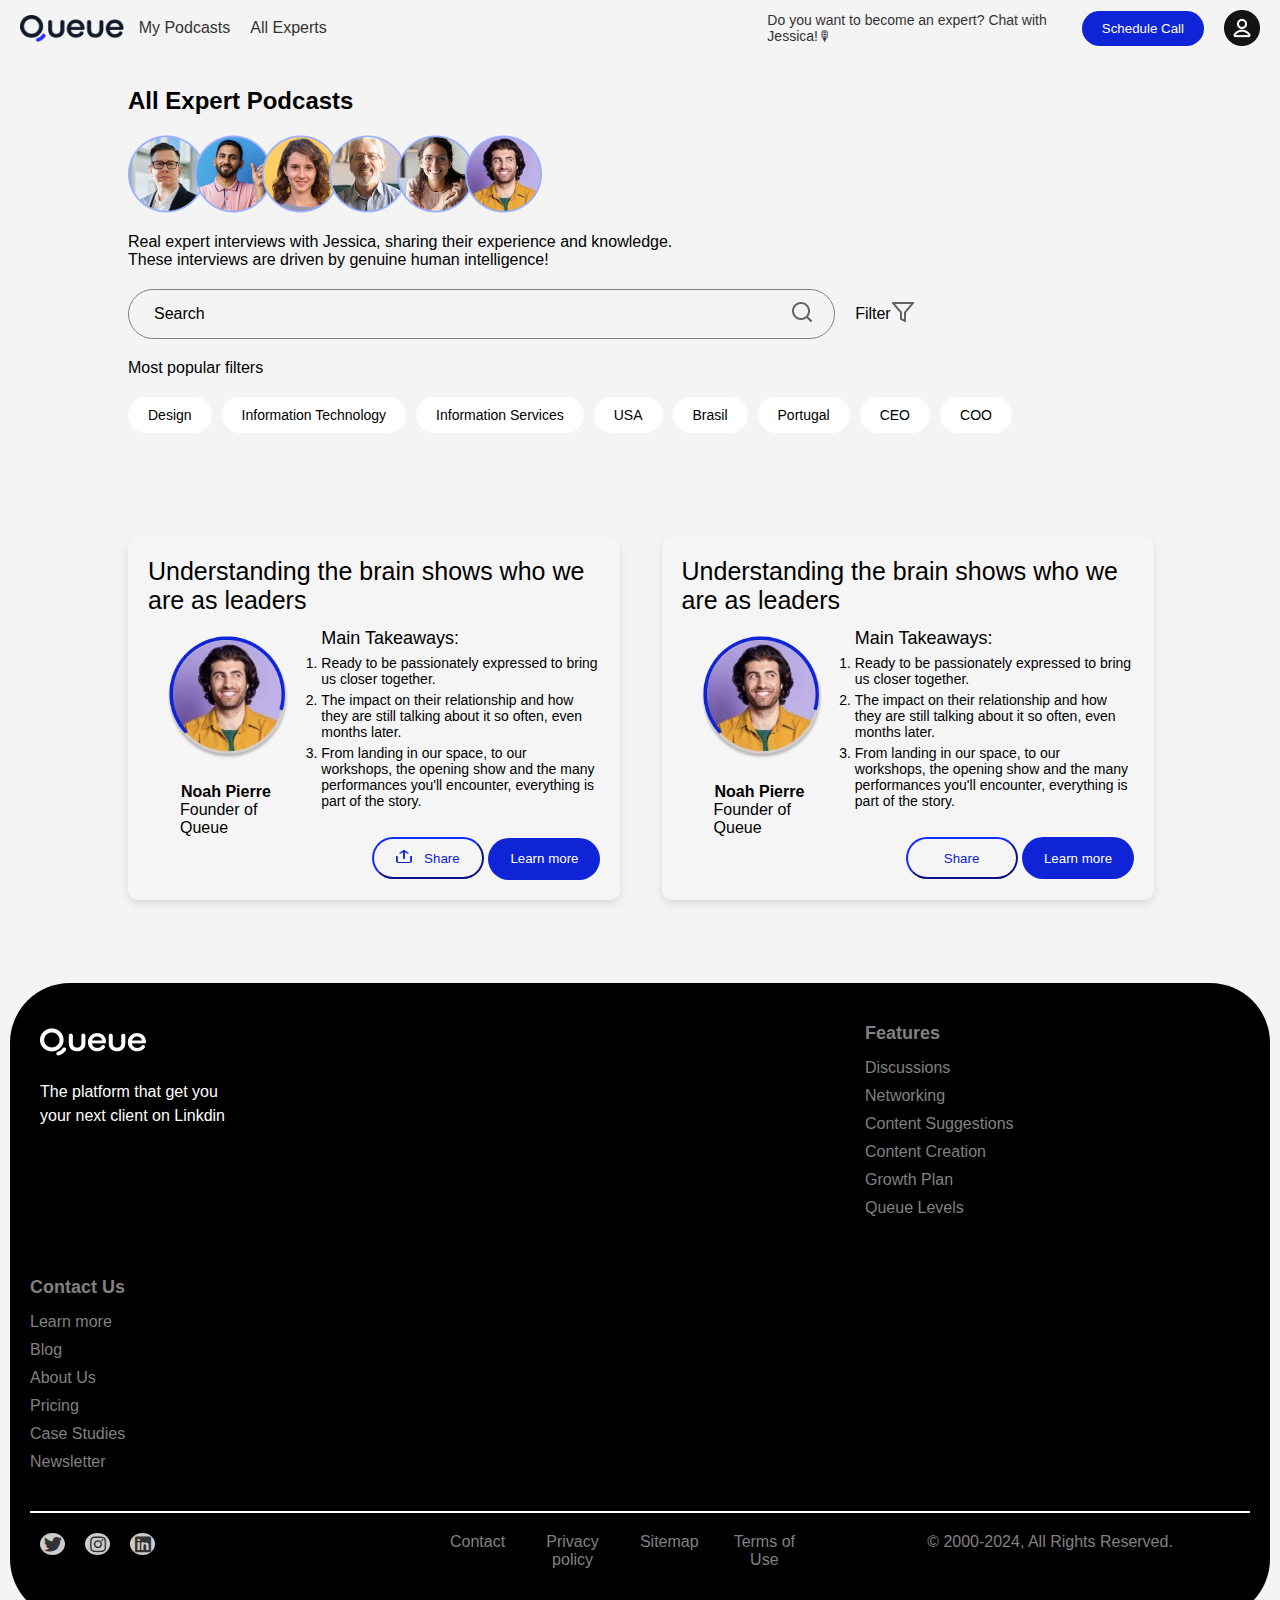
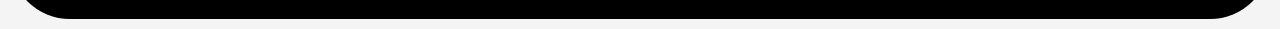
==== commit aa7b8d50: "changes logic" ====
--- a/second Page/index.html
+++ b/second Page/index.html
@@ -73,20 +73,21 @@
                     <button class="apply-button">Apply</button>
                 </div>
                 <div class="popup-body">
-                    <button class="search-industries">Search Industries</button>
+                    <input type="text" class="search-industries" value="Search Industries" />
                 </div>
                 <div class="filters-buttons">
-                    <button class="filters-button">Design <span class="cross-icon">&times;</span></button>
-                    <button class="filters-button">Information Technology <span class="cross-icon">&times;</span></button>
+                    <button class="filters-button">Design <span class="cross-icon"><img src="img/Cancel.png" alt="Filter Icon"></span></button>
+                    <button class="filters-button">Information Technology <span class="cross-icon"><img src="img/Cancel.png" alt="Filter Icon"></span></button>
                     
                 </div>
                 <div class="popup-body">
-                    <button class="search-industries">Search title</button>
+                    
+                    <input type="text" class="search-title" value="Search title" />
                 </div>
                 <div class="filters-buttons">
-                    <button class="filters-button">CEO <span class="cross-icon">&times;</span></button>
-                    <button class="filters-button">COO <span class="cross-icon">&times;</span></button>
-                    <button class="filters-button">Product Designer <span class="cross-icon">&times;</span></button>
+                    <button class="filters-button">CEO <span class="cross-icon"><img src="img/Cancel.png" alt="Filter Icon"></span></button>
+                    <button class="filters-button">COO <span class="cross-icon"><img src="img/Cancel.png" alt="Filter Icon"></span></button>
+                    <button class="filters-button">Product Designer <span class="cross-icon"><img src="img/Cancel.png" alt="Filter Icon"></span></button>
                     
                 </div>
                 
@@ -114,9 +115,7 @@
     <div class="flashCard-container">
         <div class="flashCard-item">
             <div class="Heading">
-                Understanding the brain shows who 
-                <br>
-                we are as leaders
+                Understanding the brain shows who we are as leaders
             </div>
             <div class = "midfield">
                 <div class="left-img">
@@ -124,7 +123,7 @@
                     <div class="MainTakewayName">
                        Noah Pierre
                     </div>
-                    <div class="founder ">
+                    <div class="founder">
                         Founder of Queue
                      </div>
                 </div>
@@ -142,8 +141,7 @@
             
             <div class="buttons-below">
                 <button class="btn-share">
-                    <!-- <img src="/second Page/img/shareIcon.png" alt="Share Logo" class="btn-icon"> -->
-                    Share
+                    <img src="img/shareIcon.png" alt="Share Icon" class="icon"> Share
                 </button>
                 <button class="btn-Learn">
                     Learn more
@@ -152,9 +150,7 @@
         </div>
         <div class="flashCard-item">
             <div class="Heading">
-                Understanding the brain shows who 
-                <br>
-                we are as leaders
+                Understanding the brain shows who we are as leaders
             </div>
             <div class = "midfield">
                 <div class="left-img">
--- a/second Page/styles.css
+++ b/second Page/styles.css
@@ -207,6 +207,12 @@
     margin-right: 8px;
 }
 
+.share-icon{
+    width: 10px;
+    height: 10px;
+
+}
+
 .search-button img {
     width: 16px;
     height: 16px;
@@ -231,6 +237,13 @@
     color: #fff;
 }
 
+.founder{
+    margin-left: 32px;
+    text-align: start;
+    font-size: 16px;
+    font-weight: 400;
+}
+
 footer {
     border-radius: 60px;
     margin: 10px;
@@ -287,6 +300,13 @@
     color: gray;
     text-decoration: none;
     transition: color 0.3s;
+}
+
+
+.btn-share .icon {
+    width: 16px; /* Adjust size to fit inside the button */
+    height: 13px;
+    margin-right: 8px; /* Space between icon and text */
 }
 
 
@@ -407,9 +427,10 @@
 }
 
 .MainTakewayName{
+    margin-left: 33px;
     text-align: left;
-    font-size: 18px;
-    font-weight: 400;
+    font-size: 16px;
+    font-weight: 700;
 }
 
 .midfield{
@@ -425,7 +446,7 @@
     width: 100%;
     display: flex;
     flex-direction: column;
-    align-items: center;
+    /* align-items: center; */
 }
 /* .left-img img {
     max-width: 100px;
@@ -490,10 +511,15 @@
 
 .buttons-below{
     text-align: end;
+    /* padding-left: 54%; */
+    /* display: flex; */
+    gap: 11px;
 }
 
 
 .btn-Learn{
+    height: 42px;
+    width: 112px;
     background-color: #0E24D6;
     color: white;
     padding: 10px 20px;
@@ -503,6 +529,8 @@
 }
 
 .btn-share{
+    height: 42px;
+    width: 112px;
     background-color: transparent;
     color: #0e24d6;
     padding: 10px 20px;
@@ -592,6 +620,12 @@
         margin-right: 5px;
     }
 
+    .MainTakewayName{}
+
+    .founder{
+
+    }
+
     .filled-btn{
         width: 100%;
         align-items: center;
@@ -878,7 +912,11 @@
     }
 
     
-
+    .btn-share .icon {
+        width: 16px; /* Adjust size to fit inside the button */
+        height: 16px;
+        margin-right: 8px; /* Space between icon and text */
+    }
     
 
     
@@ -995,6 +1033,10 @@
         width: 32%; /* Adjust size accordingly */
     }
 
+    /* .profile_image_cart{
+
+    } */
+
     .third-image{
         left: 25%;
         width: 15%;
@@ -1010,18 +1052,17 @@
         padding: 15px; /* Reduce padding for smaller screens */
     }
     .Heading {
+        line-height: 25px;
         font-size: 16px; /* Slightly smaller font size */
-        text-align: center; /* Center the heading for mobile */
+        text-align: left; /* Center the heading for mobile */
     }
     .midfield {
         flex-direction: column;
         align-items: center;
     }
     .left-img {
+        /* align-items: center; */
         margin-bottom: 15px; /* Add margin to space out the image from the text */
-    }
-    .left-img img {
-        max-width: 80px; /* Scale down the image size */
     }
     .right-text {
         text-align: center; /* Center the text */
@@ -1105,6 +1146,18 @@
             border-radius: 26px;
         }
 
+    .search-title{
+        border-color: #A4A09E;
+            text-align: left;
+            width: 100%;
+            background-color: #FFFFFF;
+            color: GRAY;
+            border: 1px  solid #A4A09E;
+            padding: 14px 20px;
+            /* cursor: pointer; */
+            border-radius: 26px;
+    }
+
  
     .search-industries::after {
         content: "Professions";
